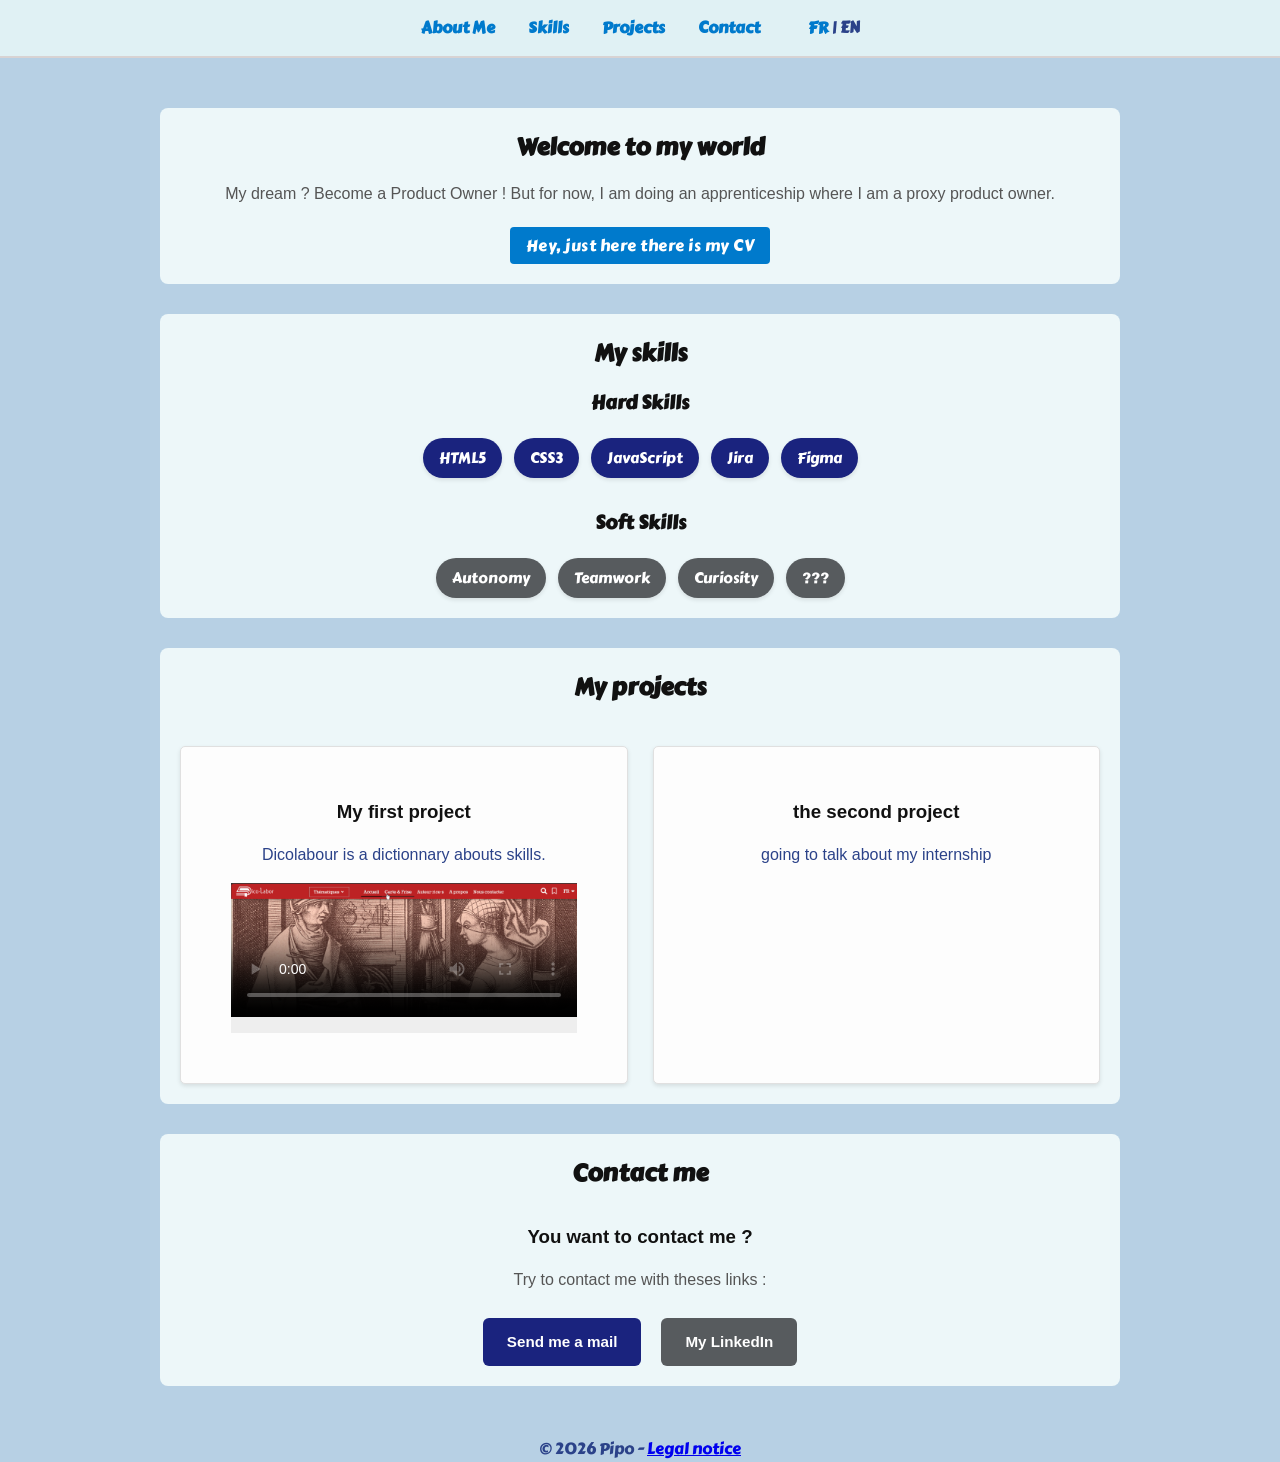
==== index-eng.html @ 9c610864 "Chargement de la vidéo" ====
<!DOCTYPE html>
<html lang="en">
<head>
    <meta charset="UTF-8">
    <meta name="viewport" content="width=device-width, initial-scale=1.0">
    <link rel="preconnect" href="https://fonts.googleapis.com">
    <link rel="preconnect" href="https://fonts.gstatic.com" crossorigin>
    <link href="https://fonts.googleapis.com/css2?family=Carter+One&display=swap" rel="stylesheet">
    <link rel="icon" type="image/png" href="images/favicon.png">
    <title>Pipo's portfolio</title>
    
    <link rel="icon" type="image/png" href="images/favicon.png">
    
    <link rel="stylesheet" href="style.css">
</head>
<body>

    <header>
    <nav>
        <ul>
            <li><a href="#aboutme">About Me</a></li>
            <li><a href="#competences">Skills</a></li>
            <li><a href="#projects">Projects</a></li>
            <li><a href="#contact">Contact</a></li>
            <li style="margin-left: 30px;">

                <a href="index.html" title="aller vers le côté français">FR</a> | <strong>EN</strong>
            </li>
        </ul>
    </nav>
</header>

    <main>
        <section id="aboutme">
            <h1>Welcome to my world</h1>
            <p class="sous-titre">My dream ? Become a Product Owner !
               But for now, I am doing an apprenticeship where I am a proxy product owner.
               <p style="margin-top: 20px;">
            <a href="documents/mon-cv-en.pdf" class="bouton-cv" download>Hey, just here there is my CV</a>
            </p>
        </section>

        <section id="competences">
            <h2>My skills</h2>
            <div class="competence-categorie">
        <h3>Hard Skills</h3>
        <div class="competences-liste">
            <span class="competence-badge sf">HTML5</span>
            <span class="competence-badge sf">CSS3</span>
            <span class="competence-badge sf">JavaScript</span>
            <span class="competence-badge sf">Jira</span>
            <span class="competence-badge sf">Figma</span>
        </div>
    </div>

    <div class="competence-categorie" style="margin-top: 30px;">
        <h3>Soft Skills</h3>
        <div class="competences-liste">
            <span class="competence-badge soft">Autonomy</span>
            <span class="competence-badge soft">Teamwork</span>
            <span class="competence-badge soft">Curiosity</span>
            <span class="competence-badge soft">???</span>
        </div>
    </div>
        </section>

        <section id="projects">
            <h2>My projects</h2>
            
    <div class="projets-grille">
        
        <article class="projet-card">
            <h3>My first project</h3>
            <p>Dicolabour is a dictionnary abouts skills.</p>
            <div class="video-placeholder">
                 <video controls width="100%" poster="images/cover_video_dicolabour.png" aria-label="A demo of my project Dicolabour">
               <source src="video/demonstration_dicolabour.mp4" type="video/mp4">
         Your browser doesn't support this. <!-- si jamais le navigateur ne supporte pas la balise video -->
               </video>
            </div>
        </article>

        <article class="projet-card">
            <h3>the second project</h3>
            <p>going to talk about my internship</p>
        </article>
        
    </div>
        </section>

        <section id="contact">
            <h2>Contact me</h2>
            <div class="contact-conteneur">
        <h3>You want to contact me ?</h3>
        <p>Try to contact me with theses links :</p>
        
        <div class="contact-boutons">
            <a href="mailto:pauline.mas@mailo.com" class="bouton-contact mail">Send me a mail</a>
            <a href="https://www.linkedin.com/in/pauline-m-405bb3306/" target="_blank" class="bouton-contact linkedin">My LinkedIn</a>
        </div>
    </div>
        </section>
    </main>

    <footer>
        <p>&copy; 2026 Pipo - <a href="mentions-legales.html">Legal notice</a></p>
    </footer>

    <script src="script.js"></script>
</body>
</html>
---- style.css ----
/* bloc avec les paramètres de base pour le portefolio */
* {
    margin: 0;
    padding: 0;
    box-sizing: border-box;
}

body {
    font-family: 'Carter One', system-ui, sans-serif;
    color: #2b4289;
    background-color: #b7d0e4;
    line-height: 1.6;
    text-align: center;
}

/* bloc de la navigation du site */

header {
    background-color: #e0f1f4;/* je reste dans l'idée du bleu */
    padding: 15px;
    text-align: center;
    border-bottom: 2px solid #d8d3d3;
}

nav ul {
    list-style-type: none; /* ne plus afficher les puces de la liste */
}

nav li {
    display: inline;
    margin: 0 15px;
}

nav a {
    text-decoration: none;
    color: #007acc; /* pour montrer que c'est un lien */
    font-weight: bold;
}

nav a:hover {
    color: #0056b3;
}

/* bloc des sections du site */

main {
    max-width: 1000px; /* pour que le contenu ne soit pas trop large sur les grands écrans et 
    donc être plus accessible */
    margin: 0 auto;
    padding: 20px;
}

section {
    background-color: #edf7f9; /* créer un contraste avec le fond du site */
    margin: 30px 0;
    padding: 20px;
    border-radius: 8px;
}

h1, h2, h3 {
    margin-bottom: 15px;
    color: #111111;
}

/* bloc des projets */

.projets-grille {
    display: grid;
    grid-template-columns: repeat(auto-fit, minmax(300px, 1fr));
    gap: 25px;
    margin-top: 25px;
}

.projet-card {
    font-family: roboto, Arial, Helvetica, sans-serif;
    background-color: #fdfdfd;
    border: 1px solid #e0e0e0;
    padding: 50px;
    margin-top: 15px;
    border-radius: 5px;
    box-shadow: 0 2px 4px rgba(0,0,0,0.1);
    display: flex;
    flex-direction: column;
}

/* avec le bloc pour la vidéo qui sera insérée dans le projet numéro 1 */

.video-placeholder {
    width: 100%;
    height: 150px;
    background-color: #eeeeee; /* j'ai mis gris pour montrer que la vidéo n'est
    pas encore insérée */
    margin-top: 15px;
    text-align: center;
    line-height: 150px;
    color: #777777;
    font-style: italic;
}

/* bloc du style des sous-titres */
.sous-titre {
    font-family: roboto, Arial, Helvetica, sans-serif;
    font-size: 1rem;
    color: #555555;
    margin-bottom: 15px;
}

/* bloc du style que je veux donner à mon bouton pour le CV */
.bouton-cv {
    display: inline-block;
    background-color: #007acc;
    color: #ffffff !important;
    padding: 6px 16px;
    text-decoration: none;
    border-radius: 4px;
    font-weight: 500;
    letter-spacing: 0.5px;
}

.bouton-cv:hover {
    background-color: #0056b3; /* la couleur du bouton au survol */
}

/* bloc du style des badges de compétences */
.competences-liste {
    display: flex;
    flex-wrap: wrap;
    justify-content: center;
    gap: 12px;
    margin-top: 20px;
}

.competence-badge {
    padding: 8px 16px;
    border-radius: 20px;
    color: #000000;
    font-size: 0.95rem;
    box-shadow: 0 2px 4px rgba(0,0,0,0.1);
}

/* bloc du style des boutons des compétences */
.sf { 
    background-color: #1a237e;
    color: #ffffff; 
}
.soft{ 
    background-color: #575b5e; /*je change la couleur pour du contraste */
    color: #ffffff; 
}

/* bloc du style de la section contact */
.contact-conteneur {
    font-family: roboto, Arial, Helvetica, sans-serif;
    text-align: center;
    max-width: 600px;
    margin: 30px auto 0 auto;
}

.contact-conteneur p {
    color: #555555;
    margin-bottom: 25px;
}

.contact-boutons {
    display: flex;
    justify-content: center;
    gap: 20px;
    flex-wrap: wrap;
}

/* bloc du style des boutons de contact */
.bouton-contact {
    display: inline-block;
    text-decoration: none;
    padding: 12px 24px;
    border-radius: 6px;
    font-size: 0.95rem;
    font-weight: bold;
    transition: all 0.2s ease;
}

.bouton-contact.mail {
    background-color: #1a237e;
    color: #ffffff;
}

.bouton-contact.mail:hover {
    background-color: #0d1342;
}
.bouton-contact.linkedin {
    background-color: #575b5e;
    color: #ffffff;
}

.bouton-contact.linkedin:hover {
    background-color: #21272a;
}

/* bloc pour la video */
.video-conteneur {
    margin-top: auto;
    border-radius: 6px;
    overflow: hidden;
    box-shadow: 0 2px 4px rgba(0,0,0,0.1);
}
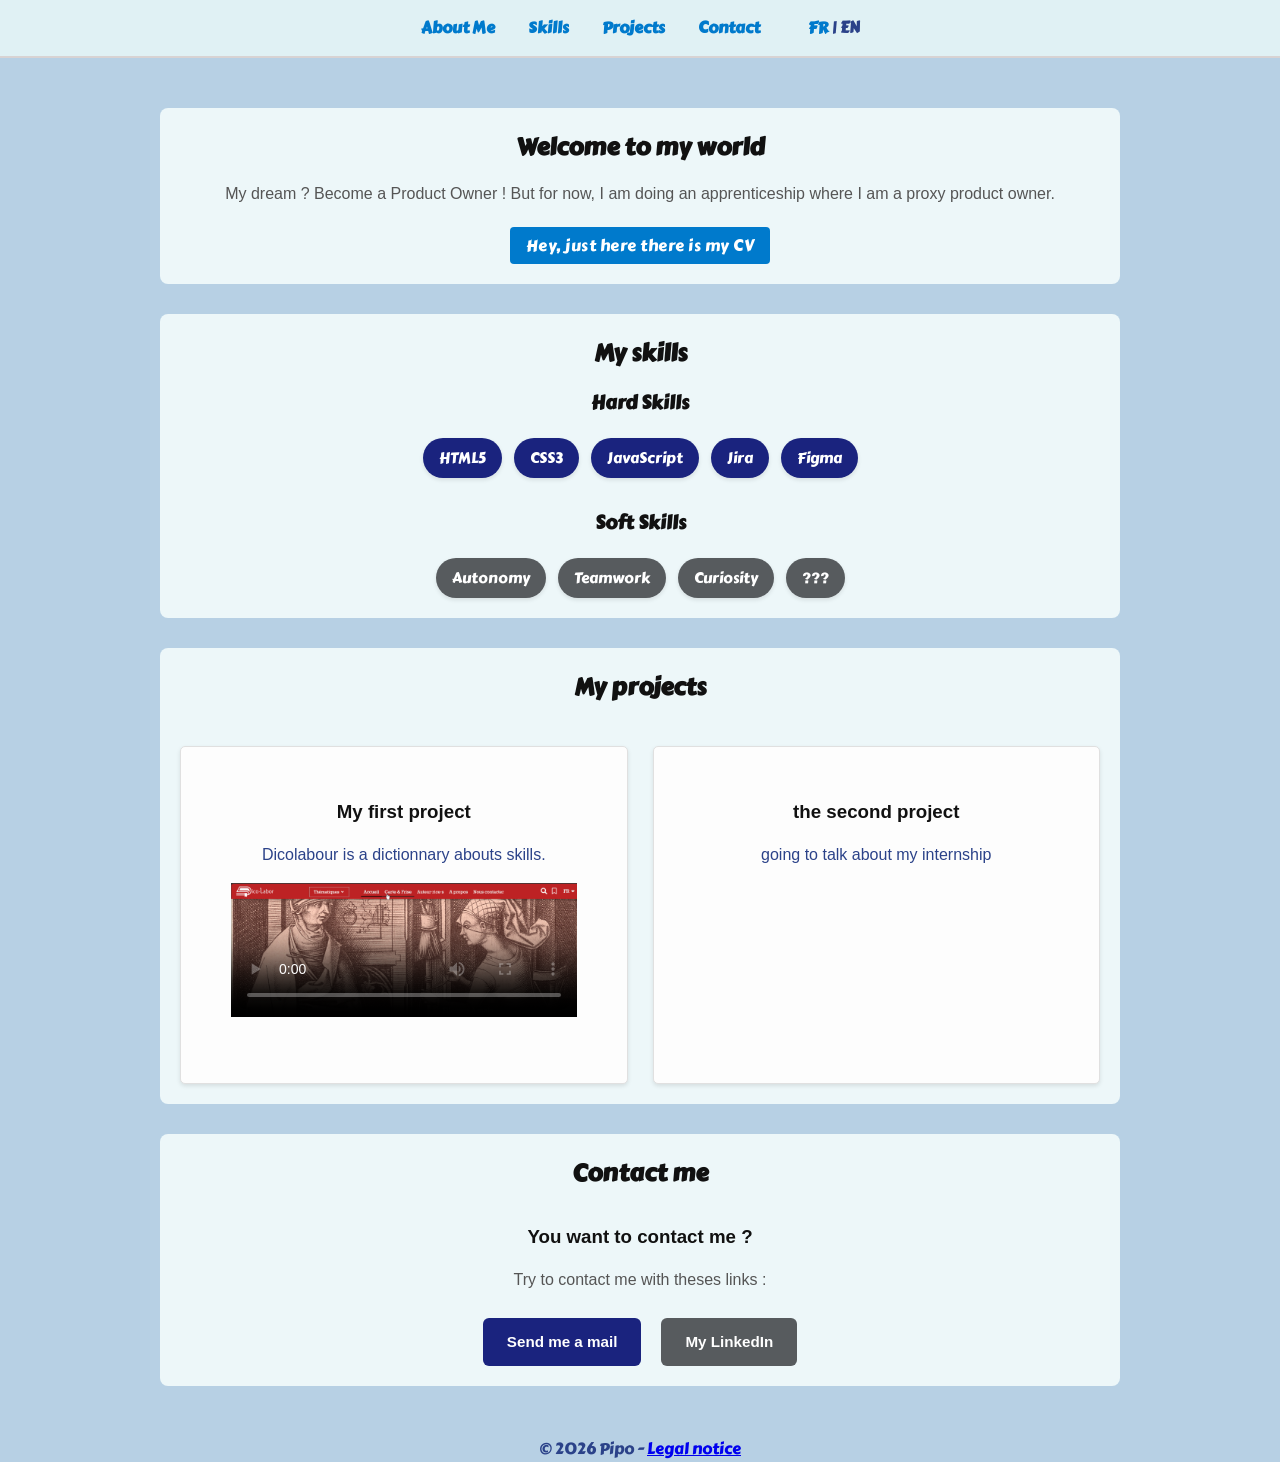
==== commit 8f4110af: "Chargement page mentions légales côté anglais" ====
--- a/index-eng.html
+++ b/index-eng.html
@@ -103,7 +103,7 @@
     </main>
 
     <footer>
-        <p>&copy; 2026 Pipo - <a href="mentions-legales.html">Legal notice</a></p>
+        <p>&copy; 2026 Pipo - <a href="legal-notice.html">Legal notice</a></p>
     </footer>
 
     <script src="script.js"></script>
--- a/style.css
+++ b/style.css
@@ -88,8 +88,6 @@
 .video-placeholder {
     width: 100%;
     height: 150px;
-    background-color: #eeeeee; /* j'ai mis gris pour montrer que la vidéo n'est
-    pas encore insérée */
     margin-top: 15px;
     text-align: center;
     line-height: 150px;
@@ -202,4 +200,31 @@
     border-radius: 6px;
     overflow: hidden;
     box-shadow: 0 2px 4px rgba(0,0,0,0.1);
+}
+
+/* bloc du style des mentions légales */
+.page-mentions {
+    background-color: #f8f9fa;
+    padding: 40px 20px;
+}
+
+.conteneur-mentions {
+    max-width: 700px;
+    margin: 0 auto;
+    background: #ffffff;
+    padding: 40px;
+    border-radius: 8px;
+    box-shadow: 0 4px 12px rgba(0,0,0,0.05);
+}
+
+.bouton-retour {
+    display: inline-block;
+    margin-bottom: 20px;
+    color: #1a237e;
+    text-decoration: none;
+    font-weight: bold;
+}
+
+.bouton-retour:hover {
+    text-decoration: underline;
 }
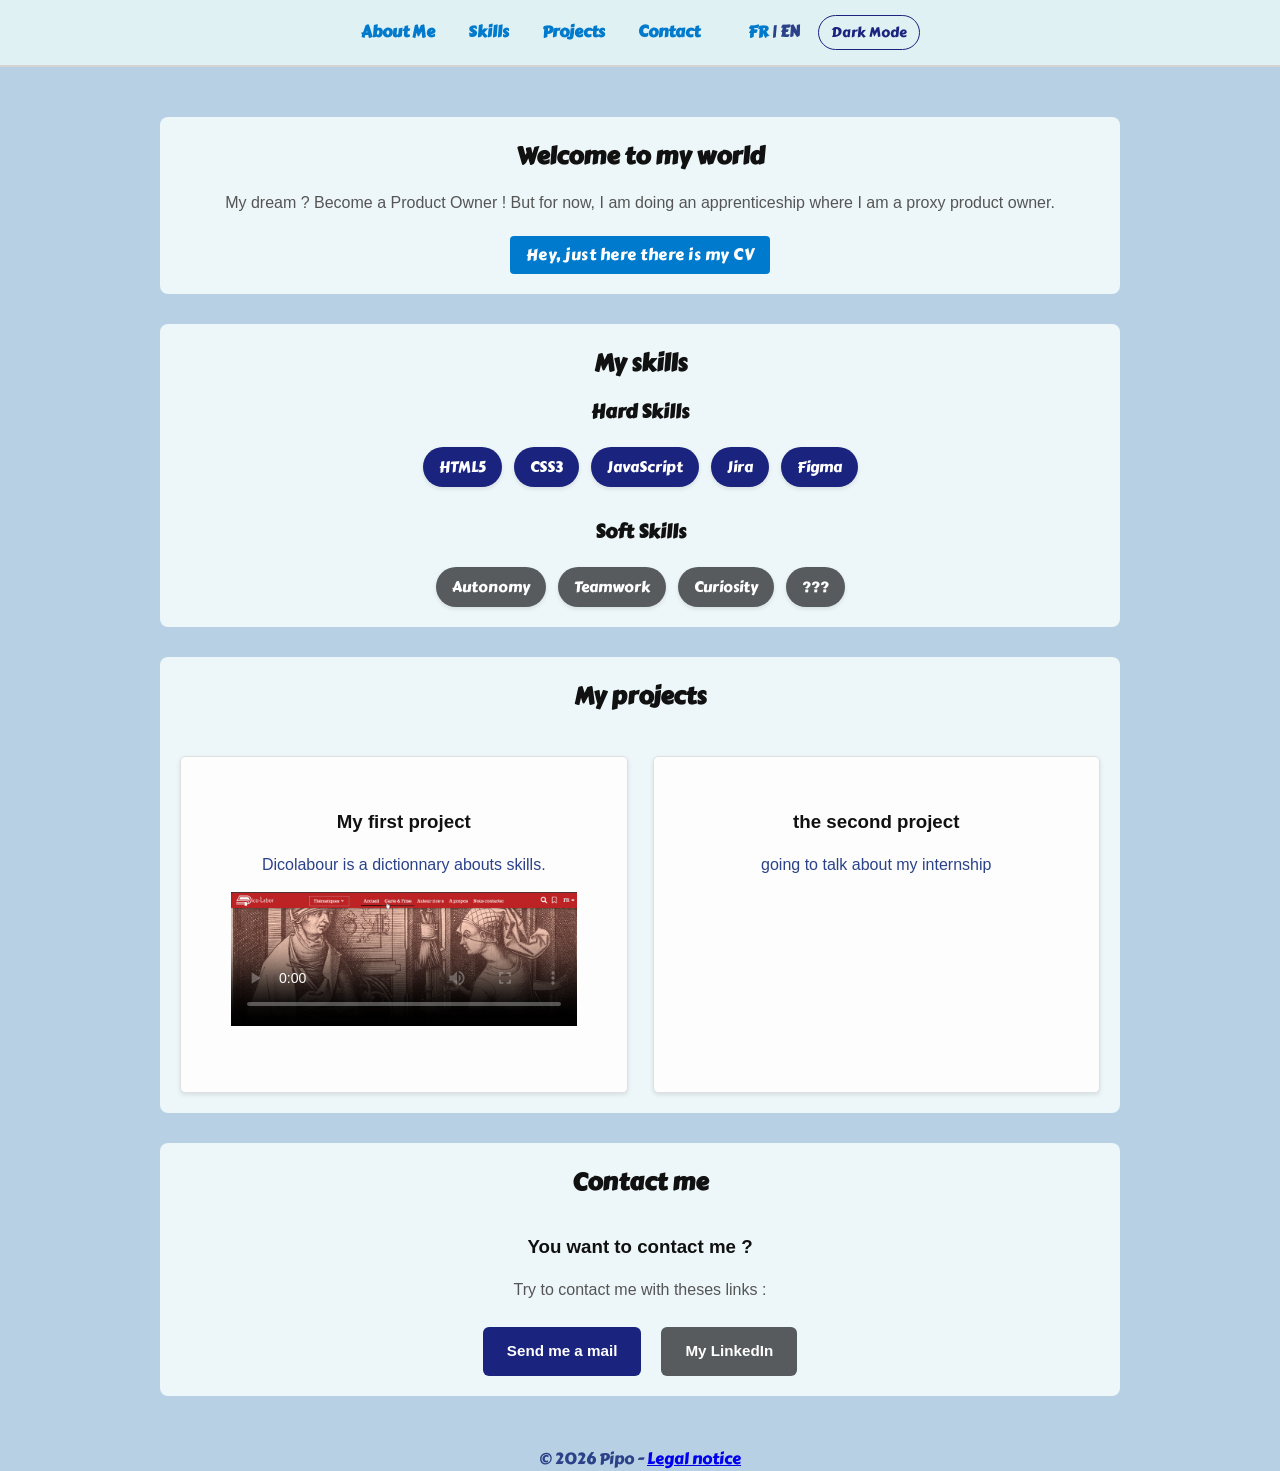
==== commit 8157ef74: "Première tentative du mode sombre" ====
--- a/index-eng.html
+++ b/index-eng.html
@@ -8,8 +8,6 @@
     <link href="https://fonts.googleapis.com/css2?family=Carter+One&display=swap" rel="stylesheet">
     <link rel="icon" type="image/png" href="images/favicon.png">
     <title>Pipo's portfolio</title>
-    
-    <link rel="icon" type="image/png" href="images/favicon.png">
     
     <link rel="stylesheet" href="style.css">
 </head>
@@ -25,6 +23,7 @@
             <li style="margin-left: 30px;">
 
                 <a href="index.html" title="aller vers le côté français">FR</a> | <strong>EN</strong>
+                <button id="toggle-darkmode" aria-label="Go to the dark mode">Dark Mode</button>
             </li>
         </ul>
     </nav>
--- a/style.css
+++ b/style.css
@@ -227,4 +227,64 @@
 
 .bouton-retour:hover {
     text-decoration: underline;
+}
+
+/* bloc du style du bouton du dark mode */
+#toggle-darkmode {
+    margin-left: 15px;
+    background: none;
+    border: 1px solid #1a237e;
+    color: #1a237e;
+    padding: 6px 12px;
+    border-radius: 20px;
+    cursor: pointer;
+    font-family: inherit;
+    font-size: 0.85rem;
+    font-weight: 500;
+    transition: all 0.3s ease;
+}
+
+#toggle-darkmode:hover {
+    background-color: #1a237e;
+    color: #ffffff;
+}
+
+/* ça c'est le bloc pour adapter le bouton lui-même quand le mode sombre est actif */
+body.dark-mode #toggle-darkmode {
+    border-color: #9fa8da;
+    color: #9fa8da;
+}
+
+body.dark-mode #toggle-darkmode:hover {
+    background-color: #9fa8da;
+    color: #121212;
+}
+
+/* bloc de toute la partie javascript mode sombre */
+
+/* ça c'est quand le dark-mode est activée sur le body */
+body.dark-mode {
+    background-color: #121212;
+    color: #f5f5f5;
+}
+
+/* ça c'est pour les cartes de projet quand elles seront en mode sombre */
+body.dark-mode .projet-card, 
+body.dark-mode .conteneur-mentions {
+    background-color: #1e1e1e;
+    color: #f5f5f5;
+    box-shadow: 0 4px 12px rgba(255, 255, 255, 0.05);
+}
+
+/* ça se sont les liens et boutons en mode sombre */
+body.dark-mode a, 
+body.dark-mode .lien-mentions,
+body.dark-mode .bouton-retour {
+    color: #9fa8da;
+}
+
+/* pour le deader aussi */
+body.dark-mode header, 
+body.dark-mode footer {
+    border-color: #333333;
 }
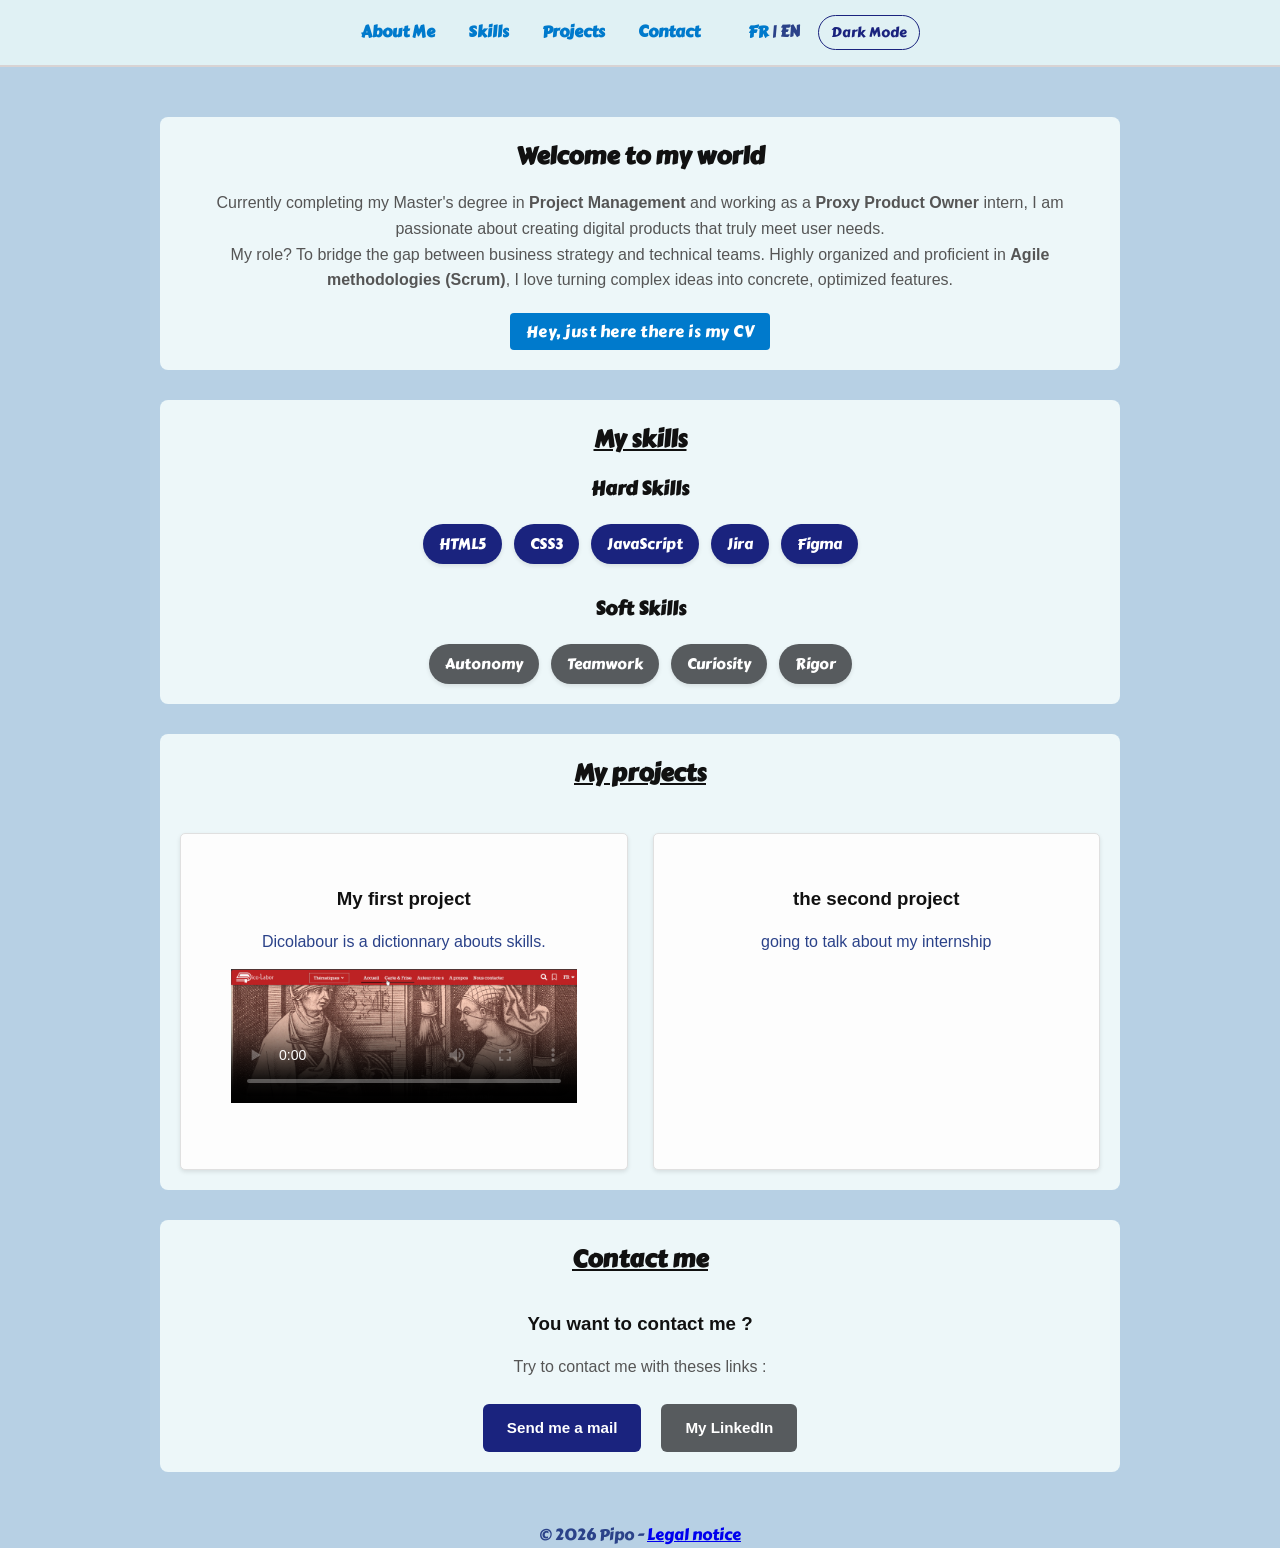
==== commit b8972c9e: "Rajout de texte" ====
--- a/index-eng.html
+++ b/index-eng.html
@@ -32,8 +32,9 @@
     <main>
         <section id="aboutme">
             <h1>Welcome to my world</h1>
-            <p class="sous-titre">My dream ? Become a Product Owner !
-               But for now, I am doing an apprenticeship where I am a proxy product owner.
+            <p class="sous-titre">Currently completing my Master's degree in <strong>Project Management</strong> and working as a <strong>Proxy Product Owner</strong> intern, I am passionate about creating digital products that truly meet user needs.
+            <br>My role? To bridge the gap between business strategy and technical teams. Highly organized and proficient in <strong>Agile methodologies (Scrum)</strong>, I love turning complex ideas into concrete, optimized features.
+            </p>
                <p style="margin-top: 20px;">
             <a href="documents/mon-cv-en.pdf" class="bouton-cv" download>Hey, just here there is my CV</a>
             </p>
@@ -58,7 +59,7 @@
             <span class="competence-badge soft">Autonomy</span>
             <span class="competence-badge soft">Teamwork</span>
             <span class="competence-badge soft">Curiosity</span>
-            <span class="competence-badge soft">???</span>
+            <span class="competence-badge soft">Rigor</span>
         </div>
     </div>
         </section>
--- a/style.css
+++ b/style.css
@@ -60,6 +60,10 @@
 h1, h2, h3 {
     margin-bottom: 15px;
     color: #111111;
+}
+
+h2 {
+    text-decoration: underline;
 }
 
 /* bloc des projets */
@@ -249,42 +253,66 @@
     color: #ffffff;
 }
 
-/* ça c'est le bloc pour adapter le bouton lui-même quand le mode sombre est actif */
+/* ça c'est le bloc pour adapter le bouton lui-même quand le mode sombre est actif, il
+y a eu une correction sur ce bloc fait avec l'IA de Gemini car au premier essai du mode sombre
+cela n'était pas concluant, donc pour aller plus vite, je me suis aidée je le laisse tel quel
+sur cette partie */
+
+/* 1. Le fond global du site et le texte général */
+body.dark-mode {
+    background-color: #121212 !important; /* Fond noir profond */
+    color: #f5f5f5 !important; /* Texte blanc cassé très lisible */
+}
+
+/* 2. Correction de la barre de navigation (Header) */
+body.dark-mode header, 
+body.dark-mode nav,
+body.dark-mode .your-header-class-if-any { 
+    background-color: #1a1a1a !important;
+    color: #f5f5f5 !important;
+    border-bottom: 1px solid #333333 !important;
+}
+
+/* 3. Correction des liens du menu en mode sombre */
+body.dark-mode nav a, 
+body.dark-mode header a {
+    color: #ffffff !important;
+}
+
+/* 4. Correction des cartes blanches (Présentation, Compétences...) */
+body.dark-mode .presentation-card, 
+body.dark-mode .competences-card,
+body.dark-mode .projet-card,
+body.dark-mode main > div { /* Cible tes blocs de section */
+    background-color: #1e1e1e !important; /* Gris anthracite pour les cartes */
+    color: #ffffff !important;
+    box-shadow: 0 4px 12px rgba(0, 0, 0, 0.5) !important;
+}
+
+/* 5. Correction du bouton Mode Sombre lui-même */
 body.dark-mode #toggle-darkmode {
-    border-color: #9fa8da;
-    color: #9fa8da;
+    border-color: #ffffff !important;
+    color: #ffffff !important;
+    background-color: transparent !important;
 }
 
 body.dark-mode #toggle-darkmode:hover {
-    background-color: #9fa8da;
-    color: #121212;
-}
-
-/* bloc de toute la partie javascript mode sombre */
-
-/* ça c'est quand le dark-mode est activée sur le body */
-body.dark-mode {
-    background-color: #121212;
-    color: #f5f5f5;
-}
-
-/* ça c'est pour les cartes de projet quand elles seront en mode sombre */
-body.dark-mode .projet-card, 
-body.dark-mode .conteneur-mentions {
-    background-color: #1e1e1e;
-    color: #f5f5f5;
-    box-shadow: 0 4px 12px rgba(255, 255, 255, 0.05);
-}
-
-/* ça se sont les liens et boutons en mode sombre */
-body.dark-mode a, 
-body.dark-mode .lien-mentions,
-body.dark-mode .bouton-retour {
-    color: #9fa8da;
-}
-
-/* pour le deader aussi */
-body.dark-mode header, 
-body.dark-mode footer {
-    border-color: #333333;
+    background-color: #ffffff !important;
+    color: #121212 !important;
+}
+
+/* 1. Force la couleur de fond des cartes projets (Premier et deuxième projet) */
+body.dark-mode .premier-projet-block, 
+body.dark-mode .deuxieme-projet-block,
+body.dark-mode .projet-card { /* Ciblez la classe générique si vous en avez une */
+    background-color: #1e1e1e !important; /* Gris anthracite pour les cartes projets */
+    border: 1px solid #333333 !important; /* Ajoute une bordure subtile */
+    box-shadow: 0 4px 12px rgba(0, 0, 0, 0.5) !important; /* Ombre plus sombre */
+}
+
+/* 2. Force la couleur du texte à l'intérieur des cartes projets */
+body.dark-mode .premier-projet-block *, 
+body.dark-mode .deuxieme-projet-block *,
+body.dark-mode .projet-card * { /* L'étoile (*) cible TOUT le texte à l'intérieur */
+    color: #ffffff !important; /* Texte blanc pur pour un contraste maximal */
 }
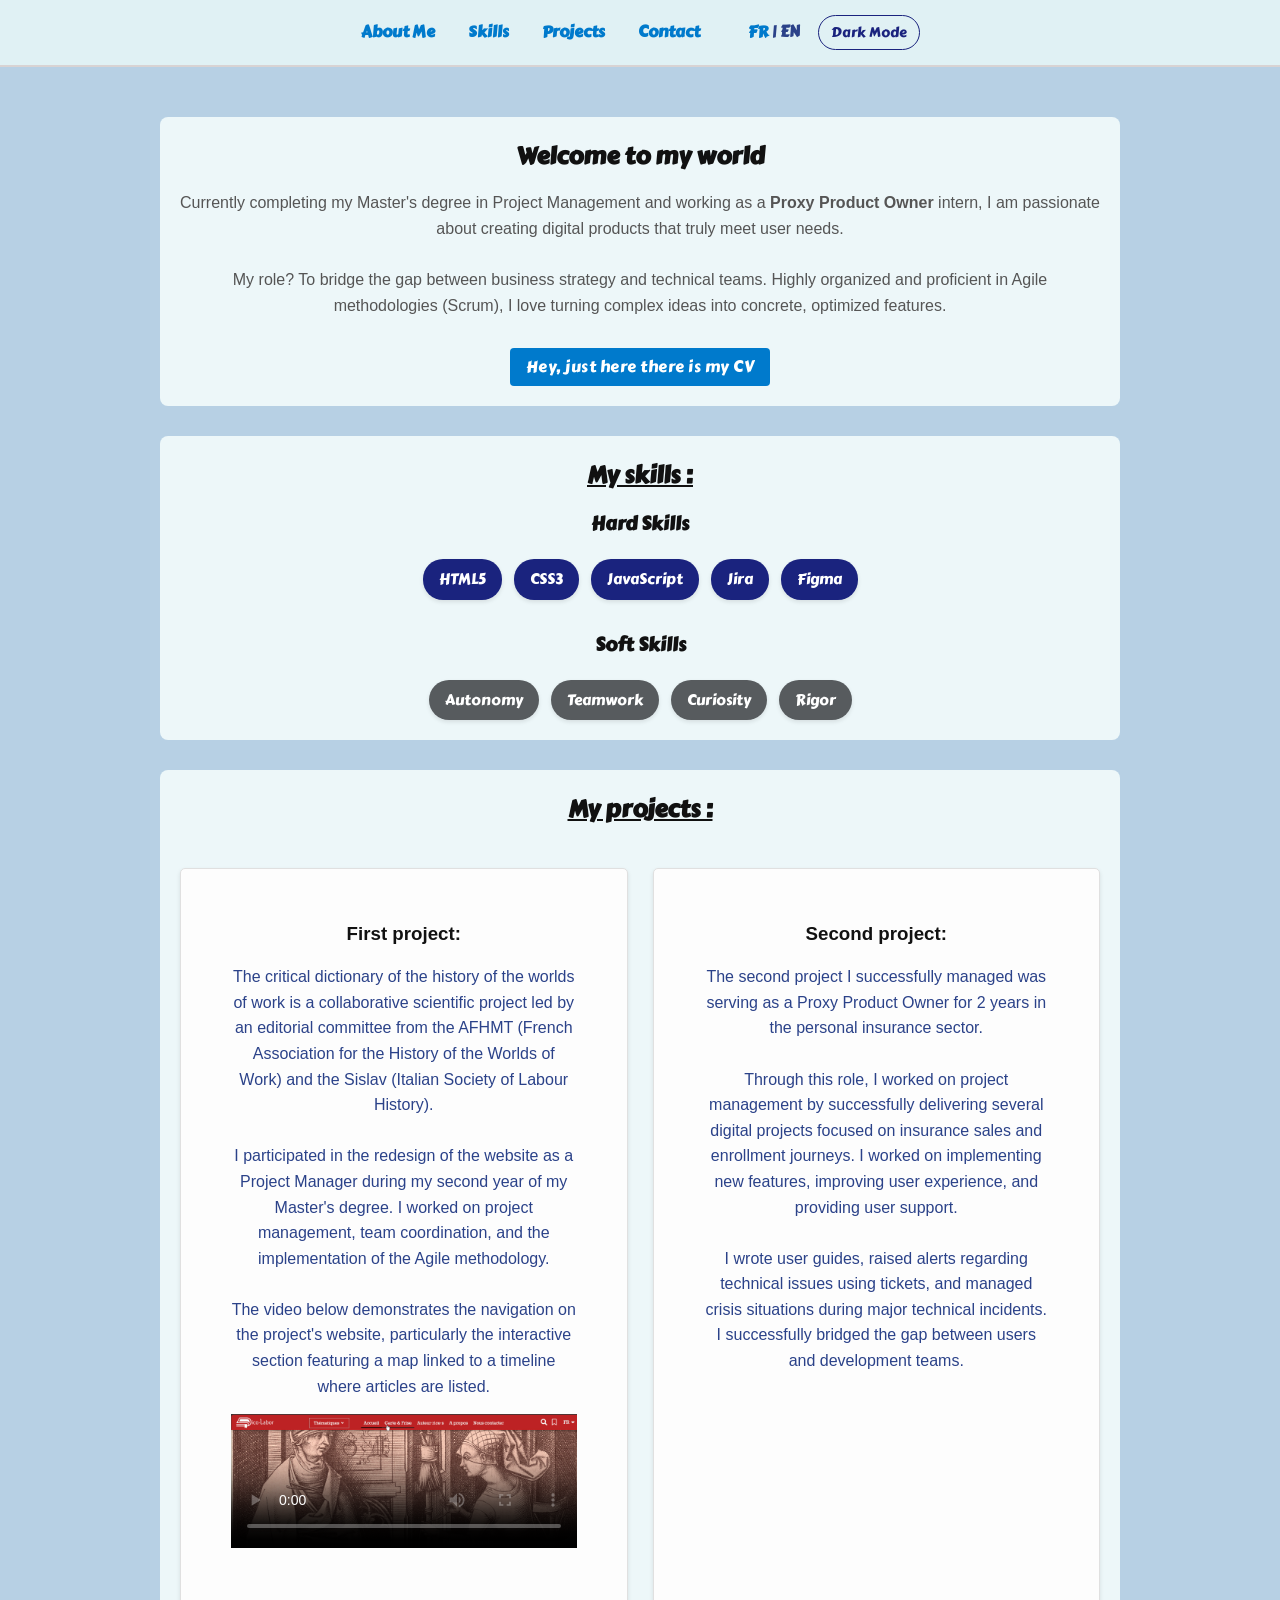
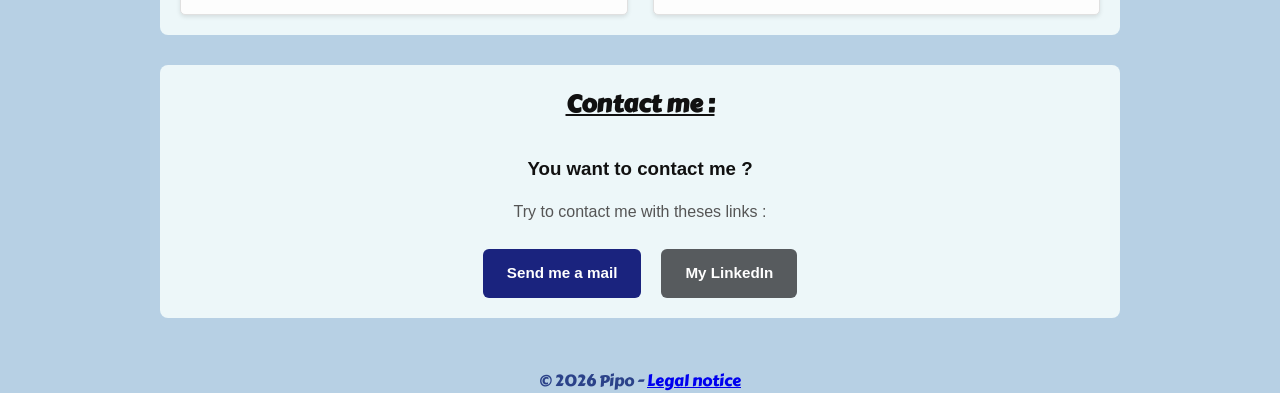
==== commit 2b7b9109: "Rajout de texte en anglais" ====
--- a/index-eng.html
+++ b/index-eng.html
@@ -32,16 +32,17 @@
     <main>
         <section id="aboutme">
             <h1>Welcome to my world</h1>
-            <p class="sous-titre">Currently completing my Master's degree in <strong>Project Management</strong> and working as a <strong>Proxy Product Owner</strong> intern, I am passionate about creating digital products that truly meet user needs.
-            <br>My role? To bridge the gap between business strategy and technical teams. Highly organized and proficient in <strong>Agile methodologies (Scrum)</strong>, I love turning complex ideas into concrete, optimized features.
+            <p class="sous-titre">Currently completing my Master's degree in Project Management and working as a <strong>Proxy Product Owner</strong> intern, I am passionate about creating digital products that truly meet user needs.
+            <br>
+            <br>My role? To bridge the gap between business strategy and technical teams. Highly organized and proficient in Agile methodologies (Scrum), I love turning complex ideas into concrete, optimized features.
             </p>
-               <p style="margin-top: 20px;">
+               <p style="margin-top: 30px;">
             <a href="documents/mon-cv-en.pdf" class="bouton-cv" download>Hey, just here there is my CV</a>
             </p>
         </section>
 
         <section id="competences">
-            <h2>My skills</h2>
+            <h2>My skills :</h2>
             <div class="competence-categorie">
         <h3>Hard Skills</h3>
         <div class="competences-liste">
@@ -65,13 +66,17 @@
         </section>
 
         <section id="projects">
-            <h2>My projects</h2>
+            <h2>My projects :</h2>
             
     <div class="projets-grille">
         
         <article class="projet-card">
-            <h3>My first project</h3>
-            <p>Dicolabour is a dictionnary abouts skills.</p>
+            <h3>First project:</h3>
+            <p>The critical dictionary of the history of the worlds of work is a collaborative scientific project led by an editorial committee from the AFHMT (French Association for the History of the Worlds of Work) and the Sislav (Italian Society of Labour History).
+            <br>
+            <br>I participated in the redesign of the website as a Project Manager during my second year of my Master's degree. I worked on project management, team coordination, and the implementation of the Agile methodology.
+            <br>
+            <br>The video below demonstrates the navigation on the project's website, particularly the interactive section featuring a map linked to a timeline where articles are listed.</p>
             <div class="video-placeholder">
                  <video controls width="100%" poster="images/cover_video_dicolabour.png" aria-label="A demo of my project Dicolabour">
                <source src="video/demonstration_dicolabour.mp4" type="video/mp4">
@@ -81,15 +86,21 @@
         </article>
 
         <article class="projet-card">
-            <h3>the second project</h3>
-            <p>going to talk about my internship</p>
+           <h3>Second project:</h3>
+            <p>The second project I successfully managed was serving as a Proxy Product Owner for 2 years in the personal insurance sector.
+            <br>
+            <br>Through this role, I worked on project management by successfully delivering several digital projects focused on insurance sales and enrollment journeys.
+            I worked on implementing new features, improving user experience, and providing user support.
+            <br>
+            <br>I wrote user guides, raised alerts regarding technical issues using tickets, and managed crisis situations during major technical incidents.
+            I successfully bridged the gap between users and development teams.</p>
         </article>
         
     </div>
         </section>
 
         <section id="contact">
-            <h2>Contact me</h2>
+            <h2>Contact me :</h2>
             <div class="contact-conteneur">
         <h3>You want to contact me ?</h3>
         <p>Try to contact me with theses links :</p>
